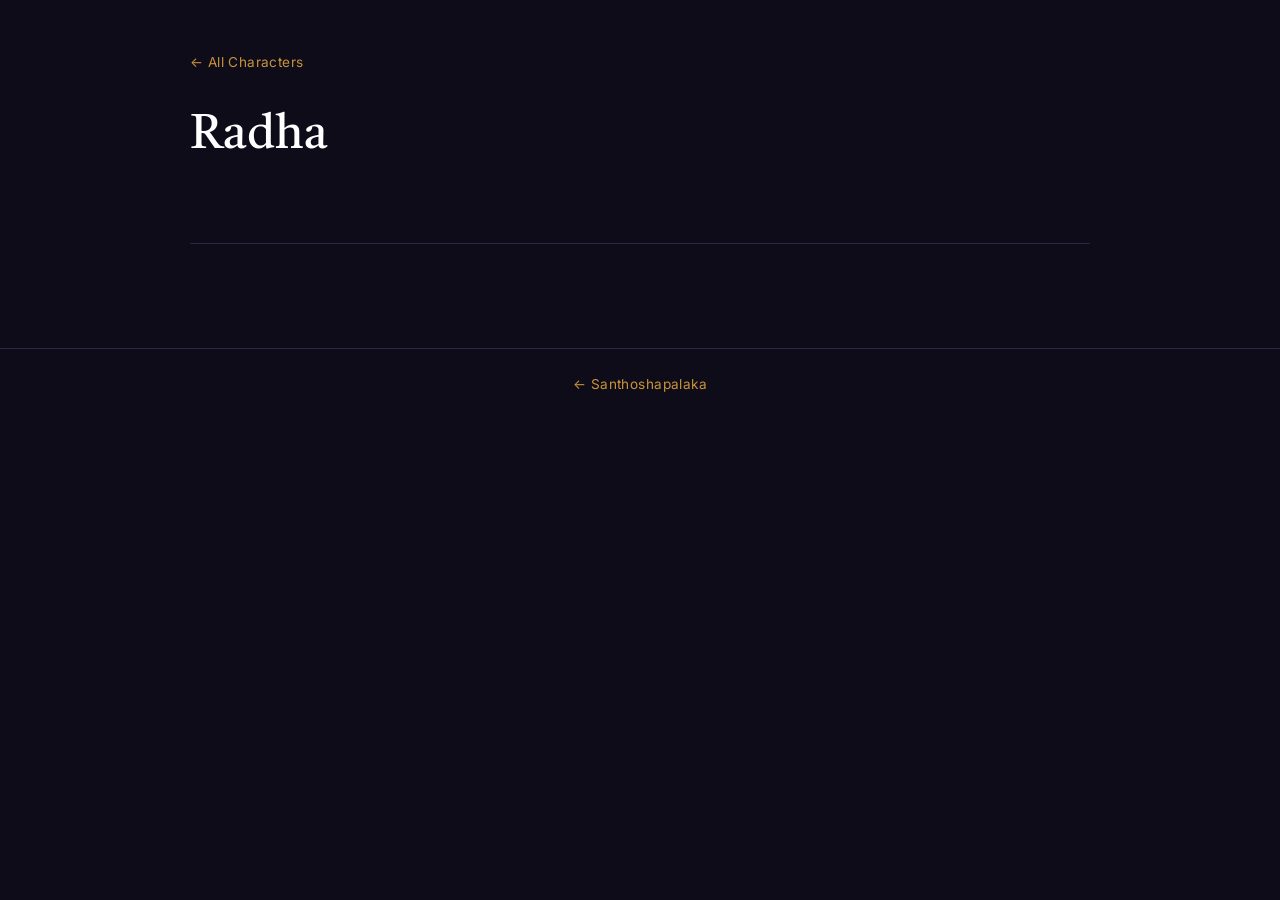
==== characters/radha.html @ 27aec4c8 "Jaya Garuda Suparna: First set of Uplloads" ====
<!DOCTYPE html>
<html lang="en">
<head>
  <meta charset="UTF-8" />
  <meta name="viewport" content="width=device-width, initial-scale=1.0" />
  <title>Radha · Santhoshapalaka</title>
  <link rel="preconnect" href="https://fonts.googleapis.com" />
  <link href="https://fonts.googleapis.com/css2?family=Tiro+Devanagari+Sanskrit:ital@0;1&family=Inter:wght@400;500&display=swap" rel="stylesheet" />
  <link rel="stylesheet" href="../style.css" />
</head>
<body>
  <main class="container">
    <header class="char-header">
      <a class="back-link" href="../index.html">← All Characters</a>
      <h1>Radha</h1>
      <p class="char-tagline">&nbsp;</p>
    </header>
    <div class="char-body">
      <!-- Add content here -->
    </div>
  </main>
  <footer class="site-footer">
    <div class="container">
      <p><a class="back-link" href="../index.html">← Santhoshapalaka</a></p>
    </div>
  </footer>
</body>
</html>
---- style.css ----
/* ── Tokens ───────────────────────────────────── */
:root {
  --bg:        #0f0c1a;
  --surface:   #1a1528;
  --border:    #2e2545;
  --accent:    #c8933a;
  --accent2:   #7b5ea7;
  --text:      #e8e0d4;
  --muted:     #8a7f9a;
  --font-sans: 'Inter', system-ui, sans-serif;
  --font-serif:'Tiro Devanagari Sanskrit', Georgia, serif;
  --max:       900px;
}

/* ── Reset ────────────────────────────────────── */
*, *::before, *::after { box-sizing: border-box; margin: 0; padding: 0; }
html { scroll-behavior: smooth; }

body {
  background: var(--bg);
  color: var(--text);
  font-family: var(--font-sans);
  font-size: 1rem;
  line-height: 1.65;
  min-height: 100vh;
}

/* ── Layout ───────────────────────────────────── */
.container {
  width: min(var(--max), 100% - 2.5rem);
  margin-inline: auto;
}

/* ── Header ───────────────────────────────────── */
.site-header {
  border-bottom: 1px solid var(--border);
  padding: 3.5rem 0 2.5rem;
  text-align: center;
}

.site-eyebrow {
  font-family: var(--font-serif);
  font-size: 1.25rem;
  color: var(--accent);
  letter-spacing: 0.04em;
  margin-bottom: 0.5rem;
}

.site-title {
  font-family: var(--font-serif);
  font-size: clamp(2rem, 5vw, 3.2rem);
  font-weight: 400;
  color: #fff;
  margin-bottom: 0.75rem;
}

.site-sub {
  color: var(--muted);
  max-width: 52ch;
  margin-inline: auto;
}

/* ── Character grid ───────────────────────────── */
.grid {
  display: grid;
  grid-template-columns: repeat(auto-fill, minmax(200px, 1fr));
  gap: 1.25rem;
  padding: 3rem 0;
}

.card {
  display: block;
  background: var(--surface);
  border: 1px solid var(--border);
  border-radius: 10px;
  padding: 1.75rem 1.5rem;
  text-decoration: none;
  color: var(--text);
  transition: border-color .2s, transform .2s;
}
.card:hover {
  border-color: var(--accent);
  transform: translateY(-3px);
}
.card-symbol {
  display: block;
  font-size: 1.8rem;
  margin-bottom: 1rem;
}
.card h2 {
  font-family: var(--font-serif);
  font-size: 1.3rem;
  font-weight: 400;
  color: #fff;
  margin-bottom: 0.4rem;
}
.card p {
  font-size: 0.88rem;
  color: var(--muted);
  line-height: 1.5;
}

/* ── Character page ───────────────────────────── */
.char-header {
  padding: 3rem 0 2rem;
  border-bottom: 1px solid var(--border);
}
.back-link {
  display: inline-block;
  color: var(--accent);
  text-decoration: none;
  font-size: 0.85rem;
  margin-bottom: 1.5rem;
  letter-spacing: 0.03em;
}
.back-link:hover { text-decoration: underline; }

.char-symbol {
  font-size: 2.5rem;
  margin-bottom: 0.75rem;
  display: block;
}
.char-header h1 {
  font-family: var(--font-serif);
  font-size: clamp(2rem, 5vw, 3rem);
  font-weight: 400;
  color: #fff;
  margin-bottom: 0.5rem;
}
.char-tagline {
  color: var(--muted);
  max-width: 58ch;
}

/* ── Sections ─────────────────────────────────── */
.char-body {
  padding: 2.5rem 0 4rem;
  display: flex;
  flex-direction: column;
  gap: 2.5rem;
}

.section-label {
  font-size: 0.75rem;
  letter-spacing: 0.1em;
  color: var(--accent2);
  text-transform: uppercase;
  margin-bottom: 0.75rem;
}

.section-label + p,
.section-label + ul {
  max-width: 66ch;
}

ul.points {
  list-style: none;
  display: flex;
  flex-direction: column;
  gap: 0.6rem;
}
ul.points li {
  padding-left: 1.2rem;
  position: relative;
  color: var(--text);
}
ul.points li::before {
  content: '—';
  position: absolute;
  left: 0;
  color: var(--accent);
}

/* ── Shloka block ─────────────────────────────── */
.shloka-list {
  display: flex;
  flex-direction: column;
  gap: 1.5rem;
}
.shloka {
  background: var(--surface);
  border-left: 3px solid var(--accent);
  border-radius: 0 8px 8px 0;
  padding: 1.25rem 1.5rem;
  max-width: 68ch;
}
.shloka .devanagari {
  font-family: var(--font-serif);
  font-size: 1.15rem;
  line-height: 1.9;
  color: #fff;
  margin-bottom: 0.75rem;
}
.shloka .transliteration {
  font-style: italic;
  color: var(--accent);
  font-size: 0.9rem;
  margin-bottom: 0.5rem;
}
.shloka .meaning {
  font-size: 0.88rem;
  color: var(--muted);
}

/* ── Mangalacharanam block ────────────────────── */
.mangalacharanam {
  font-family: var(--font-serif);
  font-size: 1rem;
  line-height: 2.1;
  color: var(--accent);
  margin-bottom: 2rem;
  text-align: center;
}
.mangalacharanam p { margin: 0; }

/* ── About section ────────────────────────────── */
.about-section {
  border-left: 3px solid var(--accent2);
  background: var(--surface);
  border-radius: 0 8px 8px 0;
  padding: 1.4rem 1.6rem;
  margin: 2.5rem 0 2rem;
}
.about-text {
  font-size: 0.95rem;
  line-height: 1.8;
  color: var(--text);
  max-width: 72ch;
}
.inline-link {
  color: var(--accent);
  text-decoration: underline;
  text-underline-offset: 3px;
}
.inline-link:hover { color: #fff; }

/* ── Pages list ───────────────────────────────── */
.pages-section {
  padding-bottom: 4rem;
}
.pages-heading {
  font-family: var(--font-serif);
  font-size: 1.1rem;
  font-weight: 400;
  color: var(--muted);
  letter-spacing: 0.08em;
  margin-bottom: 1rem;
  padding-bottom: 0.5rem;
  border-bottom: 1px solid var(--border);
}
.alpha-group {
  display: flex;
  gap: 1.5rem;
  align-items: baseline;
  border-bottom: 1px solid var(--border);
  padding: 0.6rem 0;
}

.alpha-letter {
  font-family: var(--font-serif);
  font-size: 1.6rem;
  font-weight: 400;
  color: var(--accent);
  min-width: 2rem;
  line-height: 1;
  flex-shrink: 0;
}

.pages-list {
  list-style: none;
  display: flex;
  flex-wrap: wrap;
  gap: 0.25rem 0;
  flex-direction: column;
}
.pages-list li a {
  display: inline-block;
  padding: 0.3rem 0.5rem;
  color: var(--text);
  text-decoration: none;
  font-size: 0.95rem;
  border-radius: 4px;
  transition: color .15s, background .15s;
}
.pages-list li a:hover {
  color: var(--accent);
  background: var(--surface);
}

/* ── Footer ───────────────────────────────────── */
.site-footer {
  border-top: 1px solid var(--border);
  padding: 1.5rem 0;
  text-align: center;
  font-size: 0.82rem;
  color: var(--muted);
}
.site-footer code {
  background: var(--surface);
  border: 1px solid var(--border);
  border-radius: 4px;
  padding: 0.1em 0.4em;
  font-size: 0.8rem;
  color: var(--accent);
}
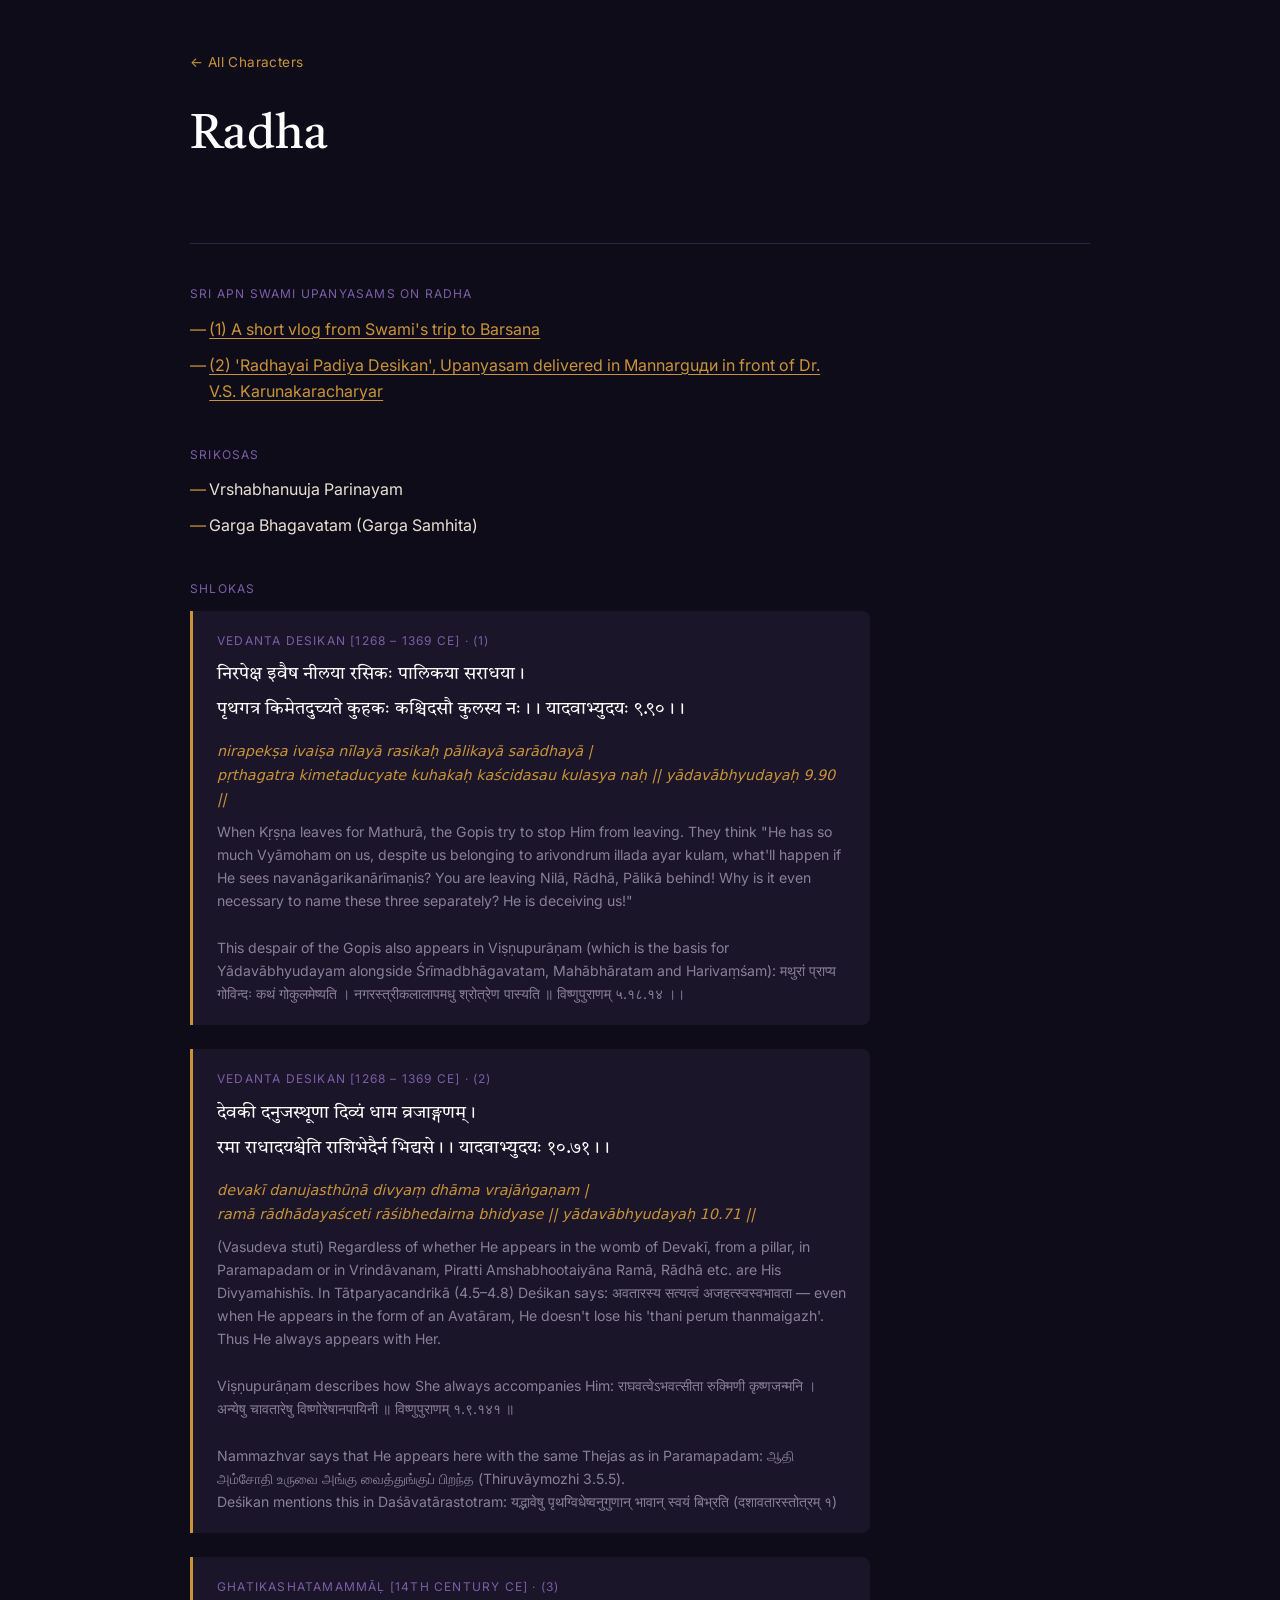
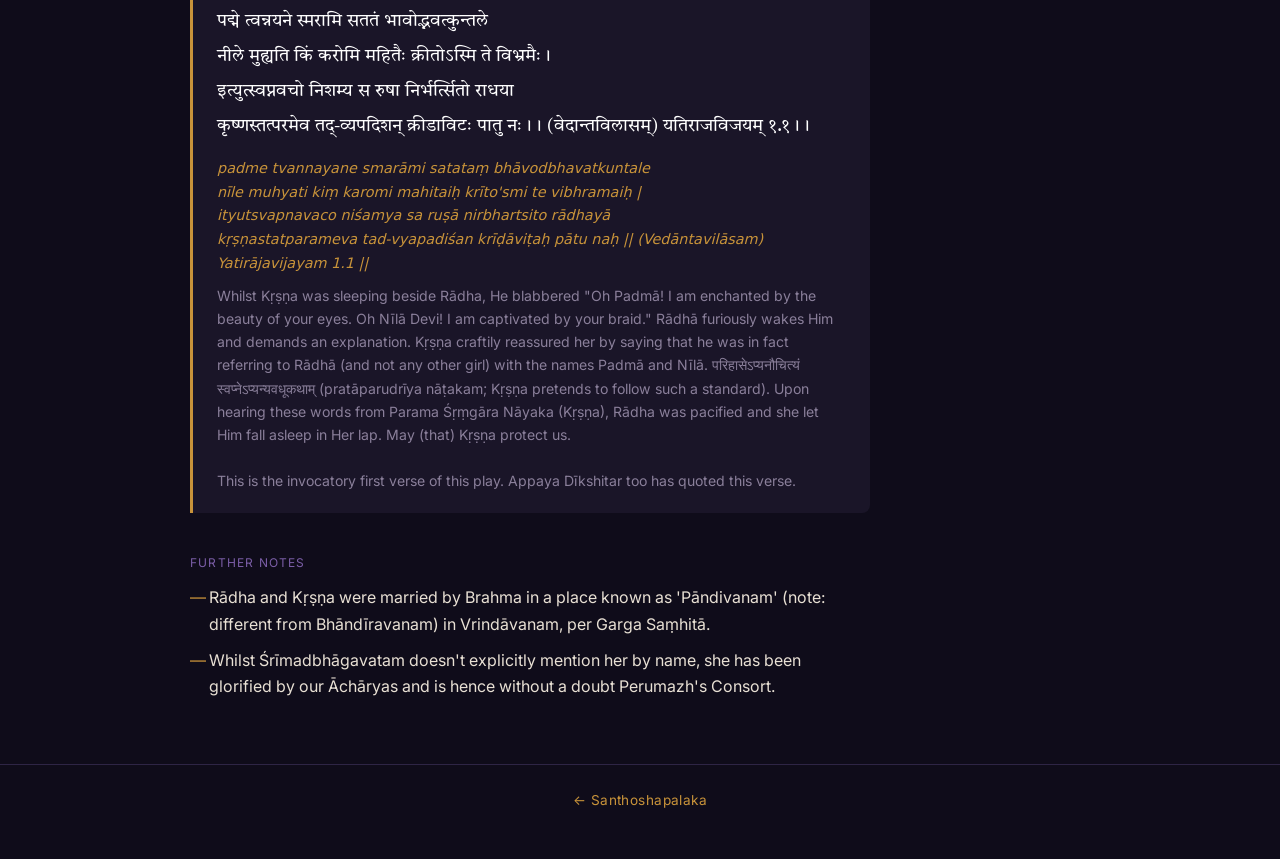
==== commit 6008365d: "Jaya Garuda Suparna Update radha.html added content" ====
--- a/characters/radha.html
+++ b/characters/radha.html
@@ -16,7 +16,57 @@
       <p class="char-tagline">&nbsp;</p>
     </header>
     <div class="char-body">
-      <!-- Add content here -->
+            <section>
+        <p class="section-label">Sri APN Swami Upanyasams on Radha</p>
+        <ul class="points">
+          <li><a href="https://youtu.be/nr-trlc4yMg?si=d-yq3miMCXzphqVF" target="_blank" rel="noopener" class="inline-link">(1) A short vlog from Swami's trip to Barsana</a></li>
+          <li><a href="https://youtu.be/2FraQVCN67s?si=JPBQKI8BaWYE865y" target="_blank" rel="noopener" class="inline-link">(2) 'Radhayai Padiya Desikan', Upanyasam delivered in Mannarguди in front of Dr. V.S. Karunakaracharyar</a></li>
+        </ul>
+      </section>
+
+      <section>
+        <p class="section-label">Srikosas</p>
+        <ul class="points">
+          <li>Vrshabhanuuja Parinayam</li>
+          <li>Garga Bhagavatam (Garga Samhita)</li>
+        </ul>
+      </section>
+
+      <section>
+        <p class="section-label">Shlokas</p>
+        <div class="shloka-list">
+
+          <div class="shloka">
+            <p class="section-label" style="margin-bottom:0.5rem;">Vedanta Desikan [1268 – 1369 CE] · (1)</p>
+            <p class="devanagari">निरपेक्ष इवैष नीलया रसिकः पालिकया सराधया ।<br>पृथगत्र किमेतदुच्यते कुहकः कश्चिदसौ कुलस्य नः ।। यादवाभ्युदयः ९.९० ।।</p>
+            <p class="transliteration">nirapekṣa ivaiṣa nīlayā rasikaḥ pālikayā sarādhayā |<br>pṛthagatra kimetaducyate kuhakaḥ kaścidasau kulasya naḥ || yādavābhyudayaḥ 9.90 ||</p>
+            <p class="meaning">When Kṛṣṇa leaves for Mathurā, the Gopis try to stop Him from leaving. They think "He has so much Vyāmoham on us, despite us belonging to arivondrum illada ayar kulam, what'll happen if He sees navanāgarikanārīmaṇis? You are leaving Nilā, Rādhā, Pālikā behind! Why is it even necessary to name these three separately? He is deceiving us!"<br><br>This despair of the Gopis also appears in Viṣṇupurāṇam (which is the basis for Yādavābhyudayam alongside Śrīmadbhāgavatam, Mahābhāratam and Harivaṃśam): मथुरां प्राप्य गोविन्दः कथं गोकुलमेष्यति । नगरस्त्रीकलालापमधु श्रोत्रेण पास्यति ॥ विष्णुपुराणम् ५.१८.१४ ।।</p>
+          </div>
+
+          <div class="shloka">
+            <p class="section-label" style="margin-bottom:0.5rem;">Vedanta Desikan [1268 – 1369 CE] · (2)</p>
+            <p class="devanagari">देवकी दनुजस्थूणा दिव्यं धाम व्रजाङ्गणम् ।<br>रमा राधादयश्चेति राशिभेदैर्न भिद्यसे ।। यादवाभ्युदयः १०.७१ ।।</p>
+            <p class="transliteration">devakī danujasthūṇā divyaṃ dhāma vrajāṅgaṇam |<br>ramā rādhādayaśceti rāśibhedairna bhidyase || yādavābhyudayaḥ 10.71 ||</p>
+            <p class="meaning">(Vasudeva stuti) Regardless of whether He appears in the womb of Devakī, from a pillar, in Paramapadam or in Vrindāvanam, Piratti Amshabhootaiyāna Ramā, Rādhā etc. are His Divyamahishīs. In Tātparyacandrikā (4.5–4.8) Deśikan says: अवतारस्य सत्यत्वं अजहत्स्वस्वभावता — even when He appears in the form of an Avatāram, He doesn't lose his 'thani perum thanmaigazh'. Thus He always appears with Her.<br><br>Viṣṇupurāṇam describes how She always accompanies Him: राघवत्वेऽभवत्सीता रुक्मिणी कृष्णजन्मनि । अन्येषु चावतारेषु विष्णोरेषानपायिनी ॥ विष्णुपुराणम् १.९.१४१ ॥<br><br>Nammazhvar says that He appears here with the same Thejas as in Paramapadam: ஆதி அம்சோதி உருவை அங்கு வைத்துங்குப் பிறந்த (Thiruvāymozhi 3.5.5).<br>Deśikan mentions this in Daśāvatārastotram: यद्भावेषु पृथग्विधेष्वनुगुणान् भावान् स्वयं बिभ्रति (दशावतारस्तोत्रम् १)</p>
+          </div>
+
+          <div class="shloka">
+            <p class="section-label" style="margin-bottom:0.5rem;">Ghatikashatamammāḷ [14th Century CE] · (3)</p>
+            <p class="devanagari">पद्मे त्वन्नयने स्मरामि सततं भावोद्भवत्कुन्तले<br>नीले मुह्यति किं करोमि महितैः क्रीतोऽस्मि ते विभ्रमैः ।<br>इत्युत्स्वप्नवचो निशम्य स रुषा निर्भर्त्सितो राधया<br>कृष्णस्तत्परमेव तद्-व्यपदिशन् क्रीडाविटः पातु नः ।। (वेदान्तविलासम्) यतिराजविजयम् १.१ ।।</p>
+            <p class="transliteration">padme tvannayane smarāmi satataṃ bhāvodbhavatkuntale<br>nīle muhyati kiṃ karomi mahitaiḥ krīto'smi te vibhramaiḥ |<br>ityutsvapnavaco niśamya sa ruṣā nirbhartsito rādhayā<br>kṛṣṇastatparameva tad-vyapadiśan krīḍāviṭaḥ pātu naḥ || (Vedāntavilāsam) Yatirājavijayam 1.1 ||</p>
+            <p class="meaning">Whilst Kṛṣṇa was sleeping beside Rādha, He blabbered "Oh Padmā! I am enchanted by the beauty of your eyes. Oh Nīlā Devi! I am captivated by your braid." Rādhā furiously wakes Him and demands an explanation. Kṛṣṇa craftily reassured her by saying that he was in fact referring to Rādhā (and not any other girl) with the names Padmā and Nīlā. परिहासेऽप्यनौचित्यं स्वप्नेऽप्यन्यवधूकथाम् (pratāparudrīya nāṭakam; Kṛṣṇa pretends to follow such a standard). Upon hearing these words from Parama Śṛṃgāra Nāyaka (Kṛṣṇa), Rādha was pacified and she let Him fall asleep in Her lap. May (that) Kṛṣṇa protect us.<br><br>This is the invocatory first verse of this play. Appaya Dīkshitar too has quoted this verse.</p>
+          </div>
+
+        </div>
+      </section>
+
+      <section>
+        <p class="section-label">Further Notes</p>
+        <ul class="points">
+          <li>Rādha and Kṛṣṇa were married by Brahma in a place known as 'Pāndivanam' (note: different from Bhāndīravanam) in Vrindāvanam, per Garga Saṃhitā.</li>
+          <li>Whilst Śrīmadbhāgavatam doesn't explicitly mention her by name, she has been glorified by our Āchāryas and is hence without a doubt Perumazh's Consort.</li>
+        </ul>
+      </section>
     </div>
   </main>
   <footer class="site-footer">
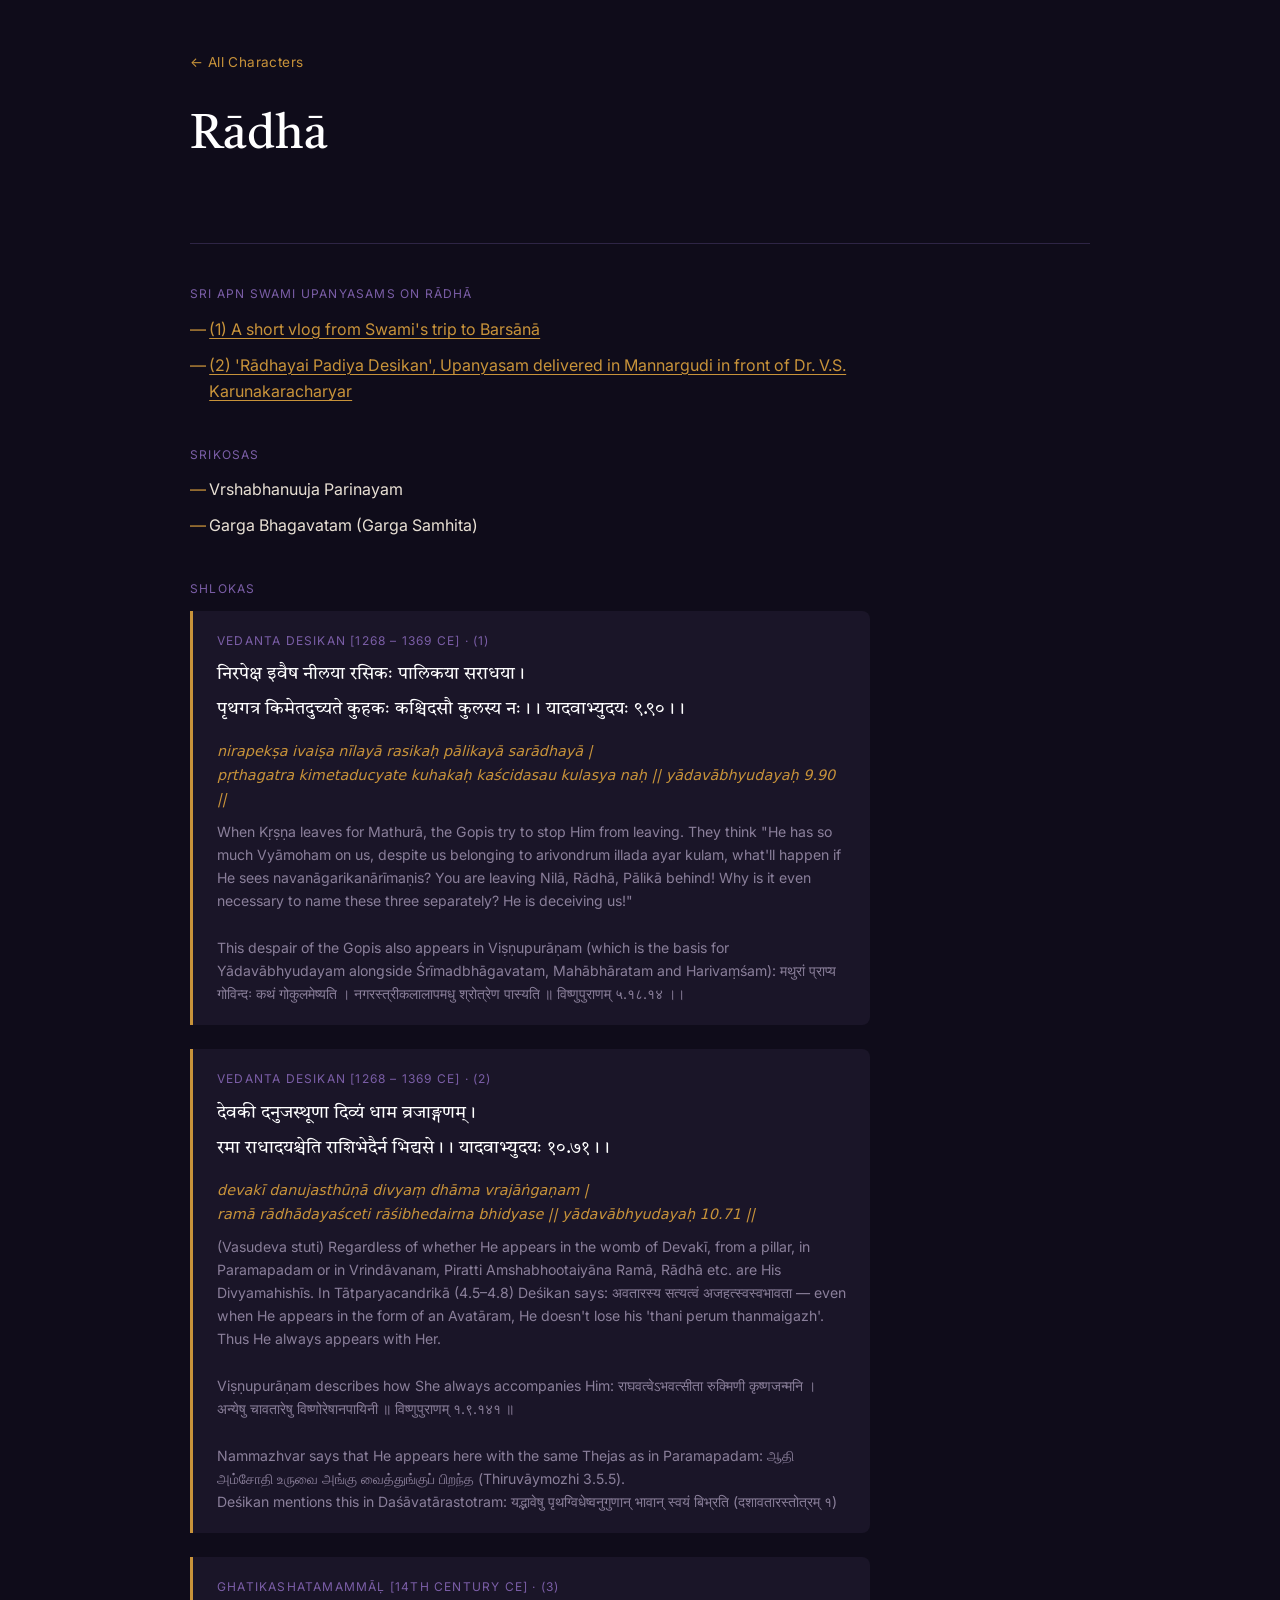
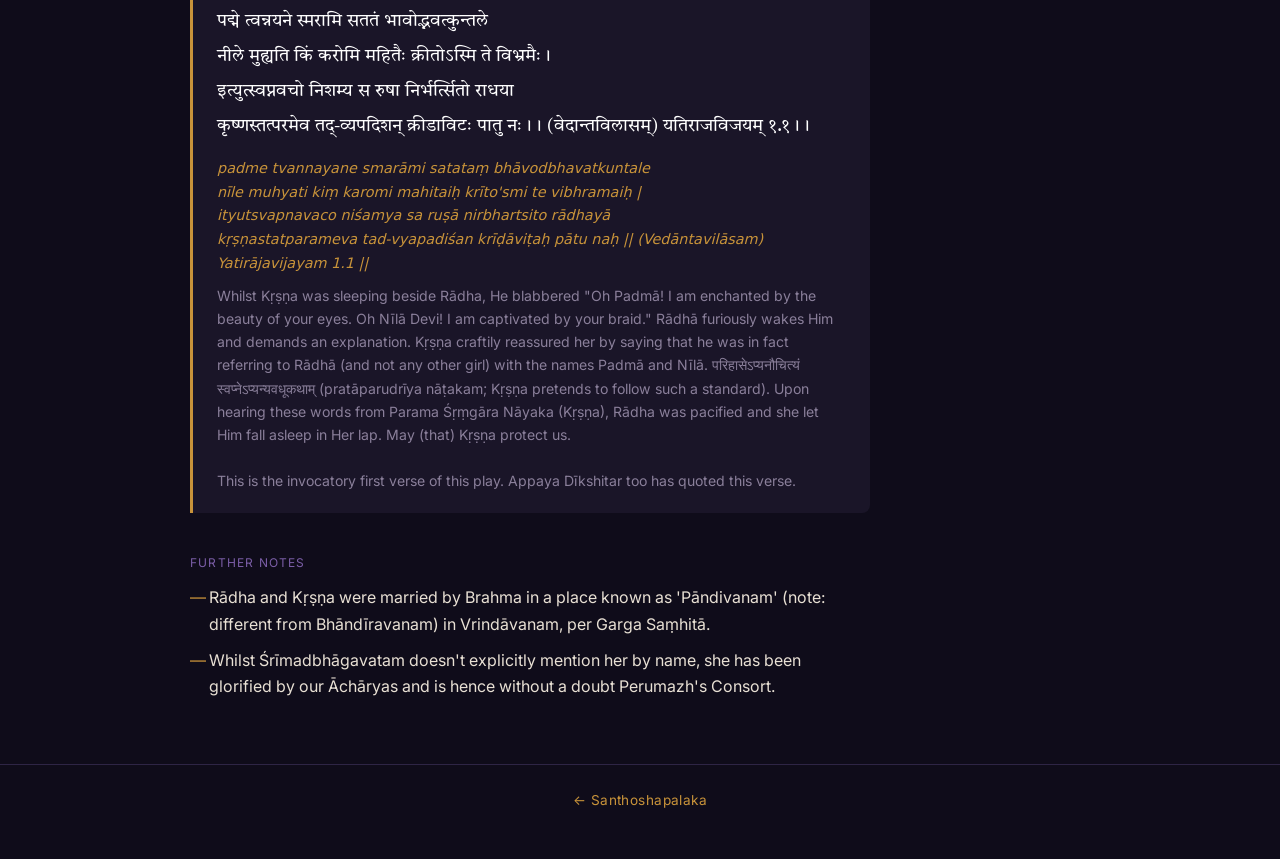
==== commit 15d386a0: "Update radha.html" ====
--- a/characters/radha.html
+++ b/characters/radha.html
@@ -3,7 +3,7 @@
 <head>
   <meta charset="UTF-8" />
   <meta name="viewport" content="width=device-width, initial-scale=1.0" />
-  <title>Radha · Santhoshapalaka</title>
+  <title>Rādhā · Santhoshapalaka</title>
   <link rel="preconnect" href="https://fonts.googleapis.com" />
   <link href="https://fonts.googleapis.com/css2?family=Tiro+Devanagari+Sanskrit:ital@0;1&family=Inter:wght@400;500&display=swap" rel="stylesheet" />
   <link rel="stylesheet" href="../style.css" />
@@ -12,15 +12,15 @@
   <main class="container">
     <header class="char-header">
       <a class="back-link" href="../index.html">← All Characters</a>
-      <h1>Radha</h1>
+      <h1>Rādhā</h1>
       <p class="char-tagline">&nbsp;</p>
     </header>
     <div class="char-body">
             <section>
-        <p class="section-label">Sri APN Swami Upanyasams on Radha</p>
+        <p class="section-label">Sri APN Swami Upanyasams on Rādhā</p>
         <ul class="points">
-          <li><a href="https://youtu.be/nr-trlc4yMg?si=d-yq3miMCXzphqVF" target="_blank" rel="noopener" class="inline-link">(1) A short vlog from Swami's trip to Barsana</a></li>
-          <li><a href="https://youtu.be/2FraQVCN67s?si=JPBQKI8BaWYE865y" target="_blank" rel="noopener" class="inline-link">(2) 'Radhayai Padiya Desikan', Upanyasam delivered in Mannarguди in front of Dr. V.S. Karunakaracharyar</a></li>
+          <li><a href="https://youtu.be/nr-trlc4yMg?si=d-yq3miMCXzphqVF" target="_blank" rel="noopener" class="inline-link">(1) A short vlog from Swami's trip to Barsānā</a></li>
+          <li><a href="https://youtu.be/2FraQVCN67s?si=JPBQKI8BaWYE865y" target="_blank" rel="noopener" class="inline-link">(2) 'Rādhayai Padiya Desikan', Upanyasam delivered in Mannargudi in front of Dr. V.S. Karunakaracharyar</a></li>
         </ul>
       </section>
 
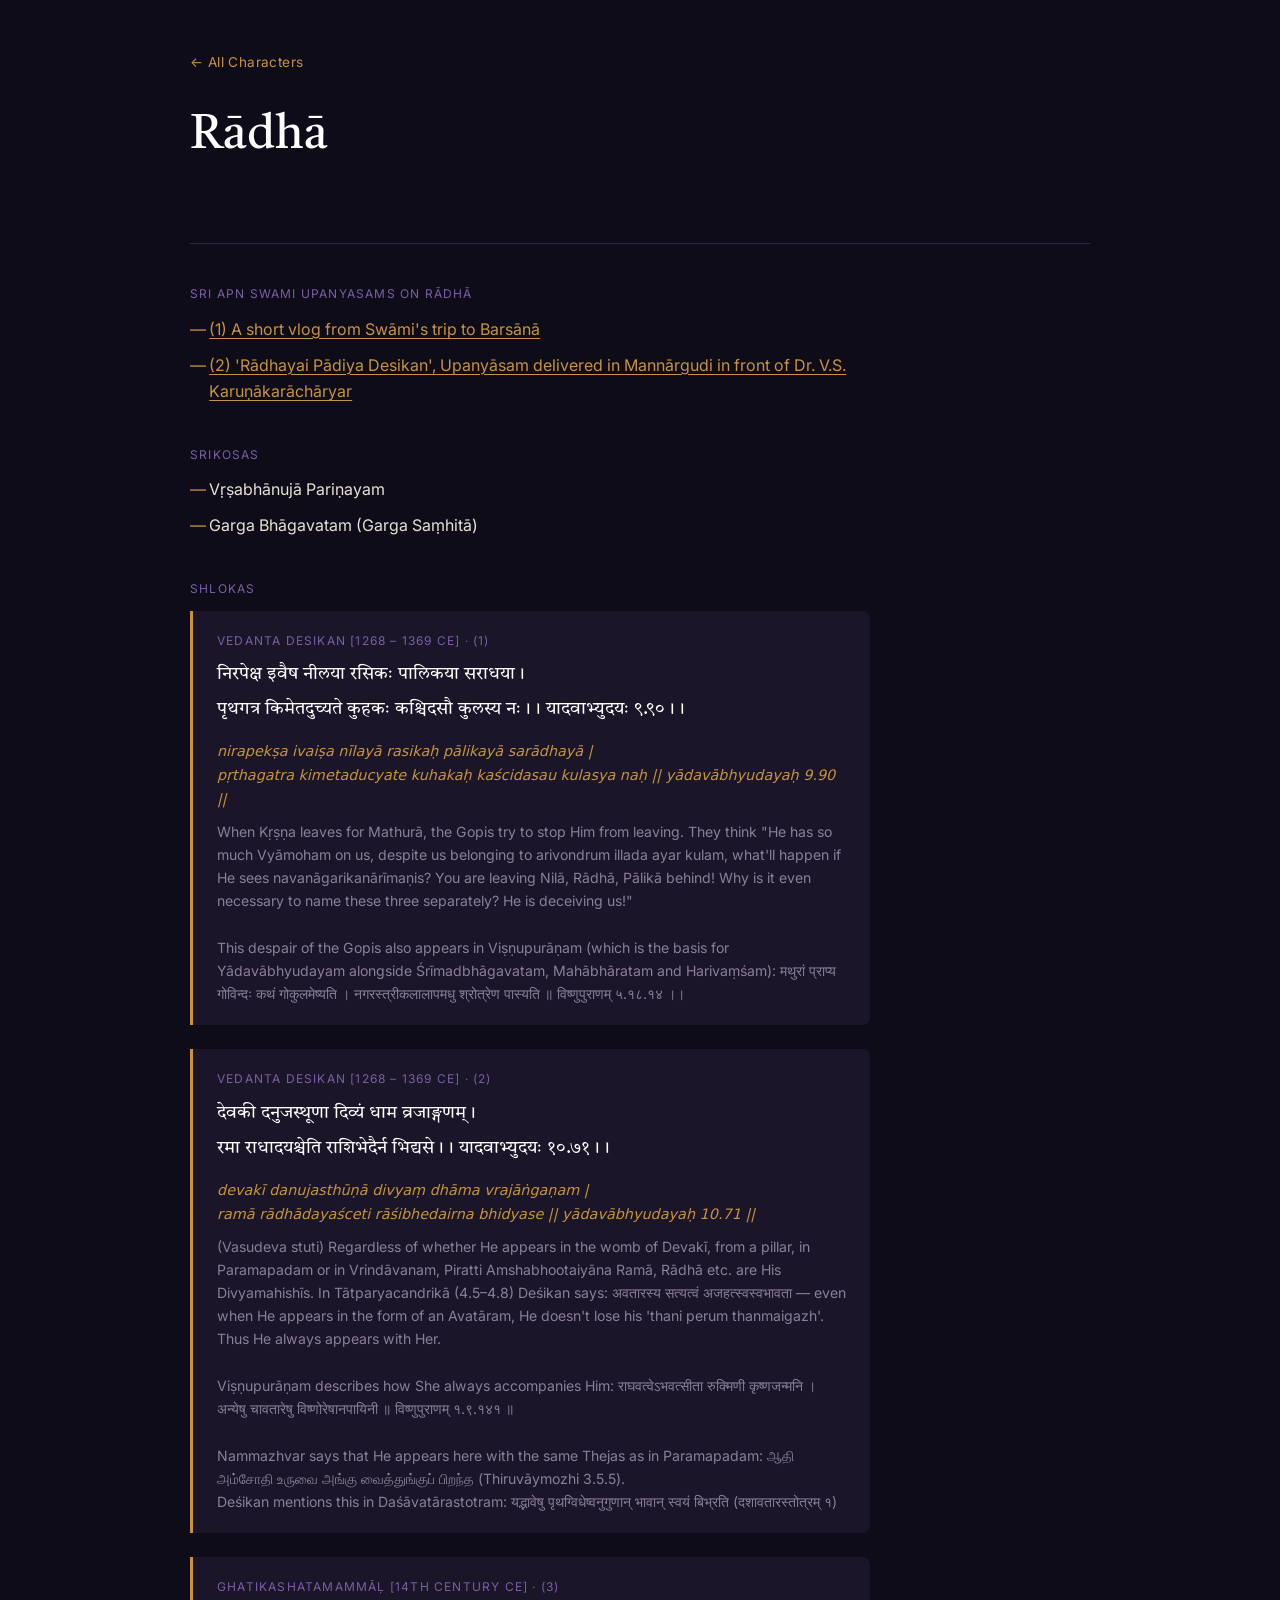
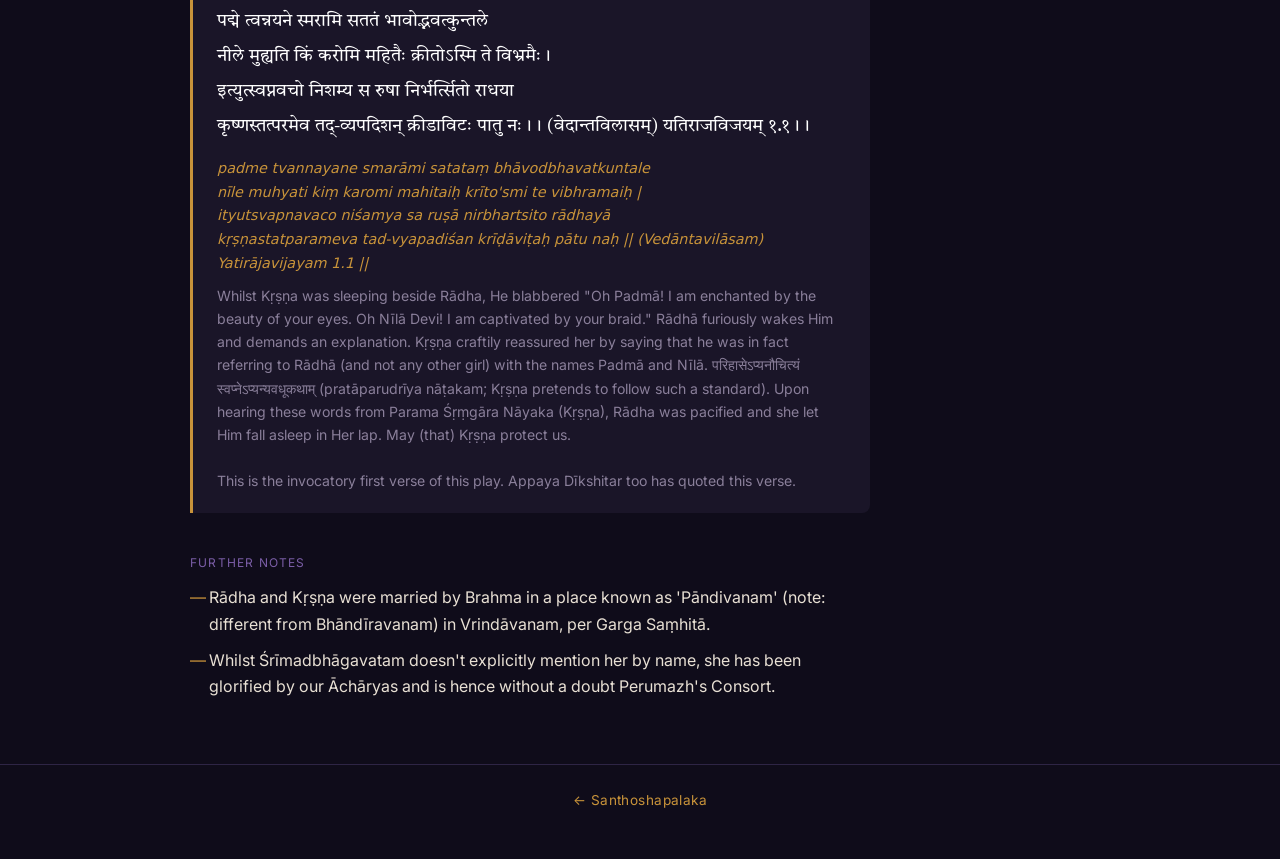
==== commit ffd37773: "Update radha.html" ====
--- a/characters/radha.html
+++ b/characters/radha.html
@@ -19,16 +19,16 @@
             <section>
         <p class="section-label">Sri APN Swami Upanyasams on Rādhā</p>
         <ul class="points">
-          <li><a href="https://youtu.be/nr-trlc4yMg?si=d-yq3miMCXzphqVF" target="_blank" rel="noopener" class="inline-link">(1) A short vlog from Swami's trip to Barsānā</a></li>
-          <li><a href="https://youtu.be/2FraQVCN67s?si=JPBQKI8BaWYE865y" target="_blank" rel="noopener" class="inline-link">(2) 'Rādhayai Padiya Desikan', Upanyasam delivered in Mannargudi in front of Dr. V.S. Karunakaracharyar</a></li>
+          <li><a href="https://youtu.be/nr-trlc4yMg?si=d-yq3miMCXzphqVF" target="_blank" rel="noopener" class="inline-link">(1) A short vlog from Swāmi's trip to Barsānā</a></li>
+          <li><a href="https://youtu.be/2FraQVCN67s?si=JPBQKI8BaWYE865y" target="_blank" rel="noopener" class="inline-link">(2) 'Rādhayai Pādiya Desikan', Upanyāsam delivered in Mannārgudi in front of Dr. V.S. Karuṇākarāchāryar</a></li>
         </ul>
       </section>
 
       <section>
         <p class="section-label">Srikosas</p>
         <ul class="points">
-          <li>Vrshabhanuuja Parinayam</li>
-          <li>Garga Bhagavatam (Garga Samhita)</li>
+          <li>Vṛṣabhānujā Pariṇayam</li>
+          <li> Garga Bhāgavatam (Garga Saṃhitā)</li>
         </ul>
       </section>
 
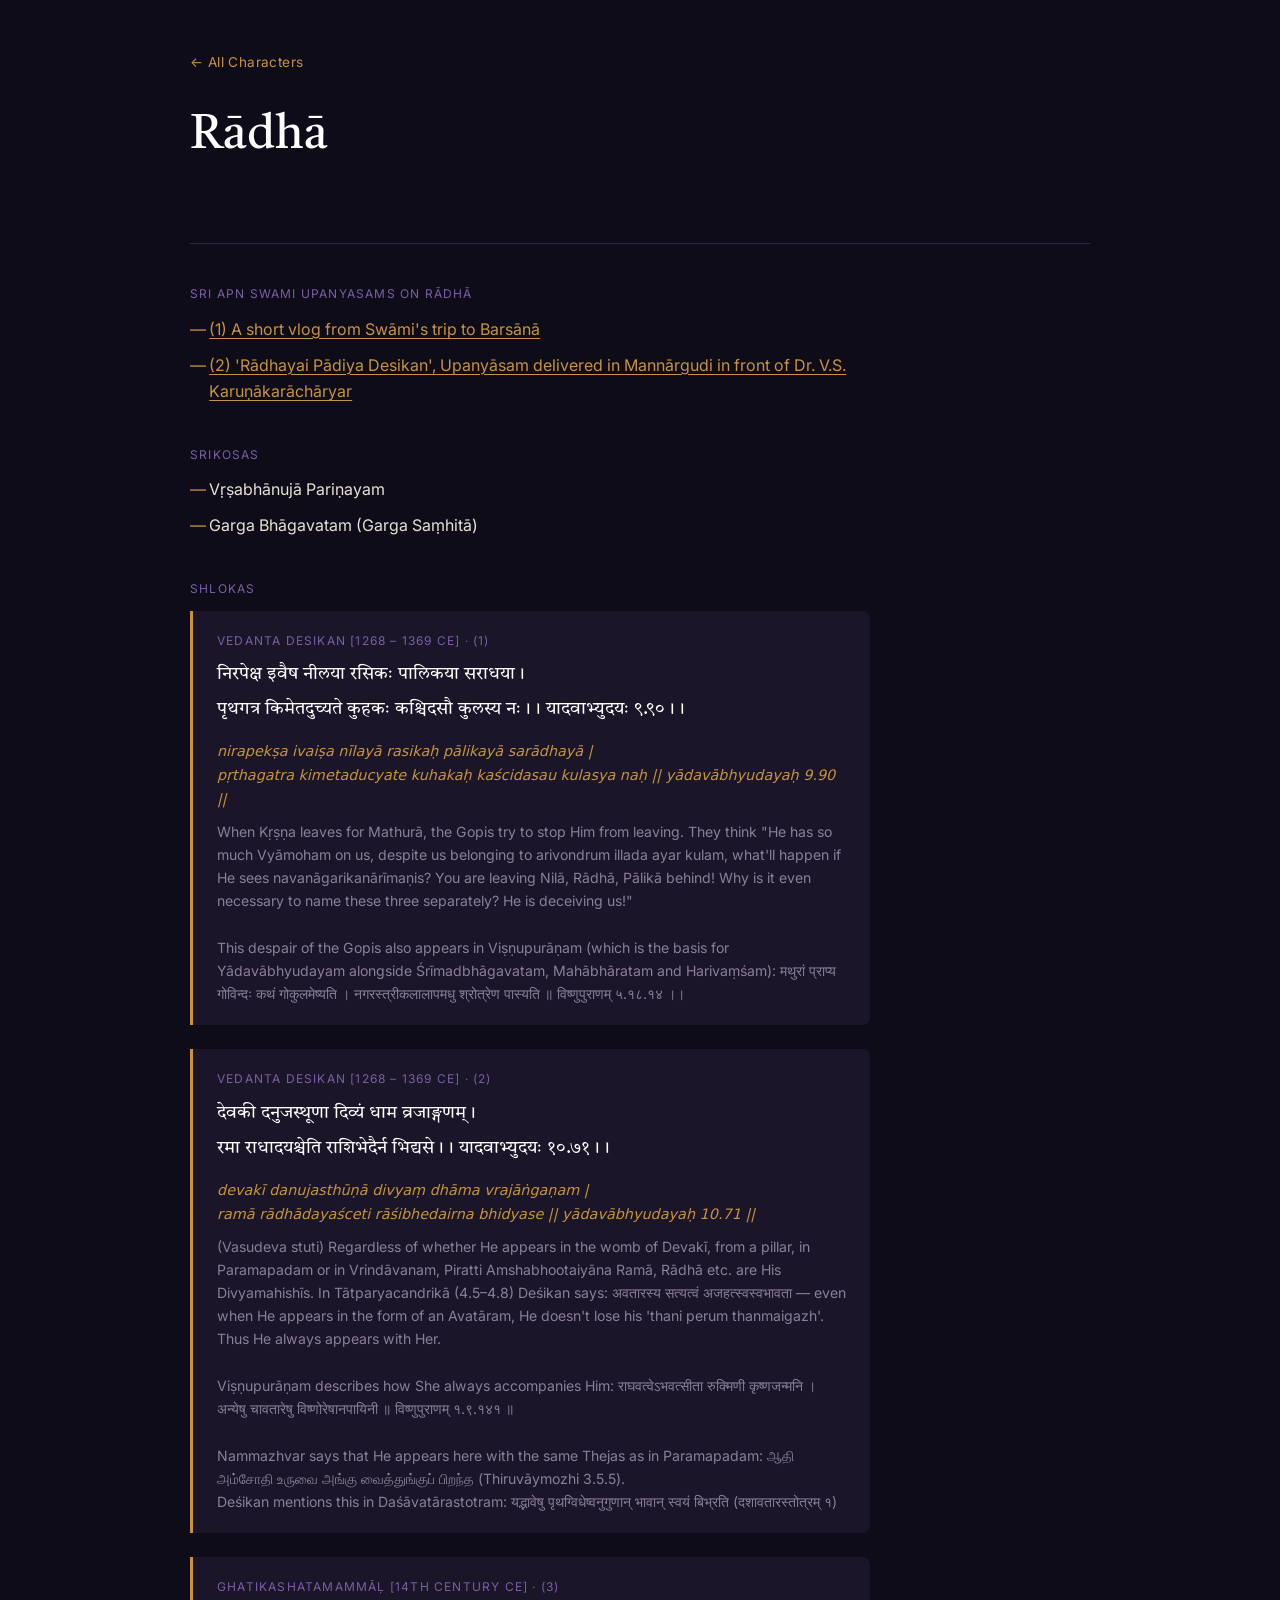
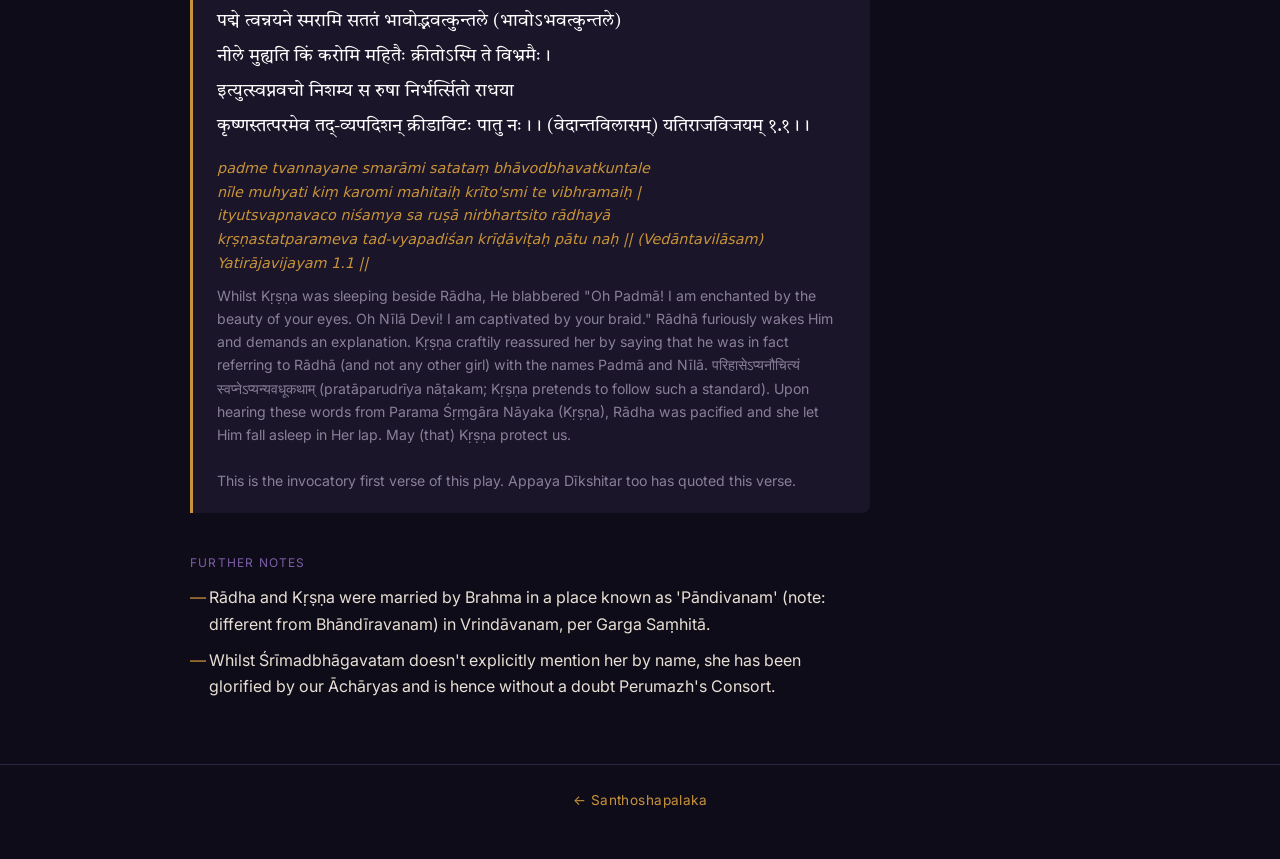
==== commit 429ff4f3: "Update radha.html" ====
--- a/characters/radha.html
+++ b/characters/radha.html
@@ -52,7 +52,7 @@
 
           <div class="shloka">
             <p class="section-label" style="margin-bottom:0.5rem;">Ghatikashatamammāḷ [14th Century CE] · (3)</p>
-            <p class="devanagari">पद्मे त्वन्नयने स्मरामि सततं भावोद्भवत्कुन्तले<br>नीले मुह्यति किं करोमि महितैः क्रीतोऽस्मि ते विभ्रमैः ।<br>इत्युत्स्वप्नवचो निशम्य स रुषा निर्भर्त्सितो राधया<br>कृष्णस्तत्परमेव तद्-व्यपदिशन् क्रीडाविटः पातु नः ।। (वेदान्तविलासम्) यतिराजविजयम् १.१ ।।</p>
+            <p class="devanagari">पद्मे त्वन्नयने स्मरामि सततं भावोद्भवत्कुन्तले (भावोऽभवत्कुन्तले)<br>नीले मुह्यति किं करोमि महितैः क्रीतोऽस्मि ते विभ्रमैः ।<br>इत्युत्स्वप्नवचो निशम्य स रुषा निर्भर्त्सितो राधया<br>कृष्णस्तत्परमेव तद्-व्यपदिशन् क्रीडाविटः पातु नः ।। (वेदान्तविलासम्) यतिराजविजयम् १.१ ।।</p>
             <p class="transliteration">padme tvannayane smarāmi satataṃ bhāvodbhavatkuntale<br>nīle muhyati kiṃ karomi mahitaiḥ krīto'smi te vibhramaiḥ |<br>ityutsvapnavaco niśamya sa ruṣā nirbhartsito rādhayā<br>kṛṣṇastatparameva tad-vyapadiśan krīḍāviṭaḥ pātu naḥ || (Vedāntavilāsam) Yatirājavijayam 1.1 ||</p>
             <p class="meaning">Whilst Kṛṣṇa was sleeping beside Rādha, He blabbered "Oh Padmā! I am enchanted by the beauty of your eyes. Oh Nīlā Devi! I am captivated by your braid." Rādhā furiously wakes Him and demands an explanation. Kṛṣṇa craftily reassured her by saying that he was in fact referring to Rādhā (and not any other girl) with the names Padmā and Nīlā. परिहासेऽप्यनौचित्यं स्वप्नेऽप्यन्यवधूकथाम् (pratāparudrīya nāṭakam; Kṛṣṇa pretends to follow such a standard). Upon hearing these words from Parama Śṛṃgāra Nāyaka (Kṛṣṇa), Rādha was pacified and she let Him fall asleep in Her lap. May (that) Kṛṣṇa protect us.<br><br>This is the invocatory first verse of this play. Appaya Dīkshitar too has quoted this verse.</p>
           </div>
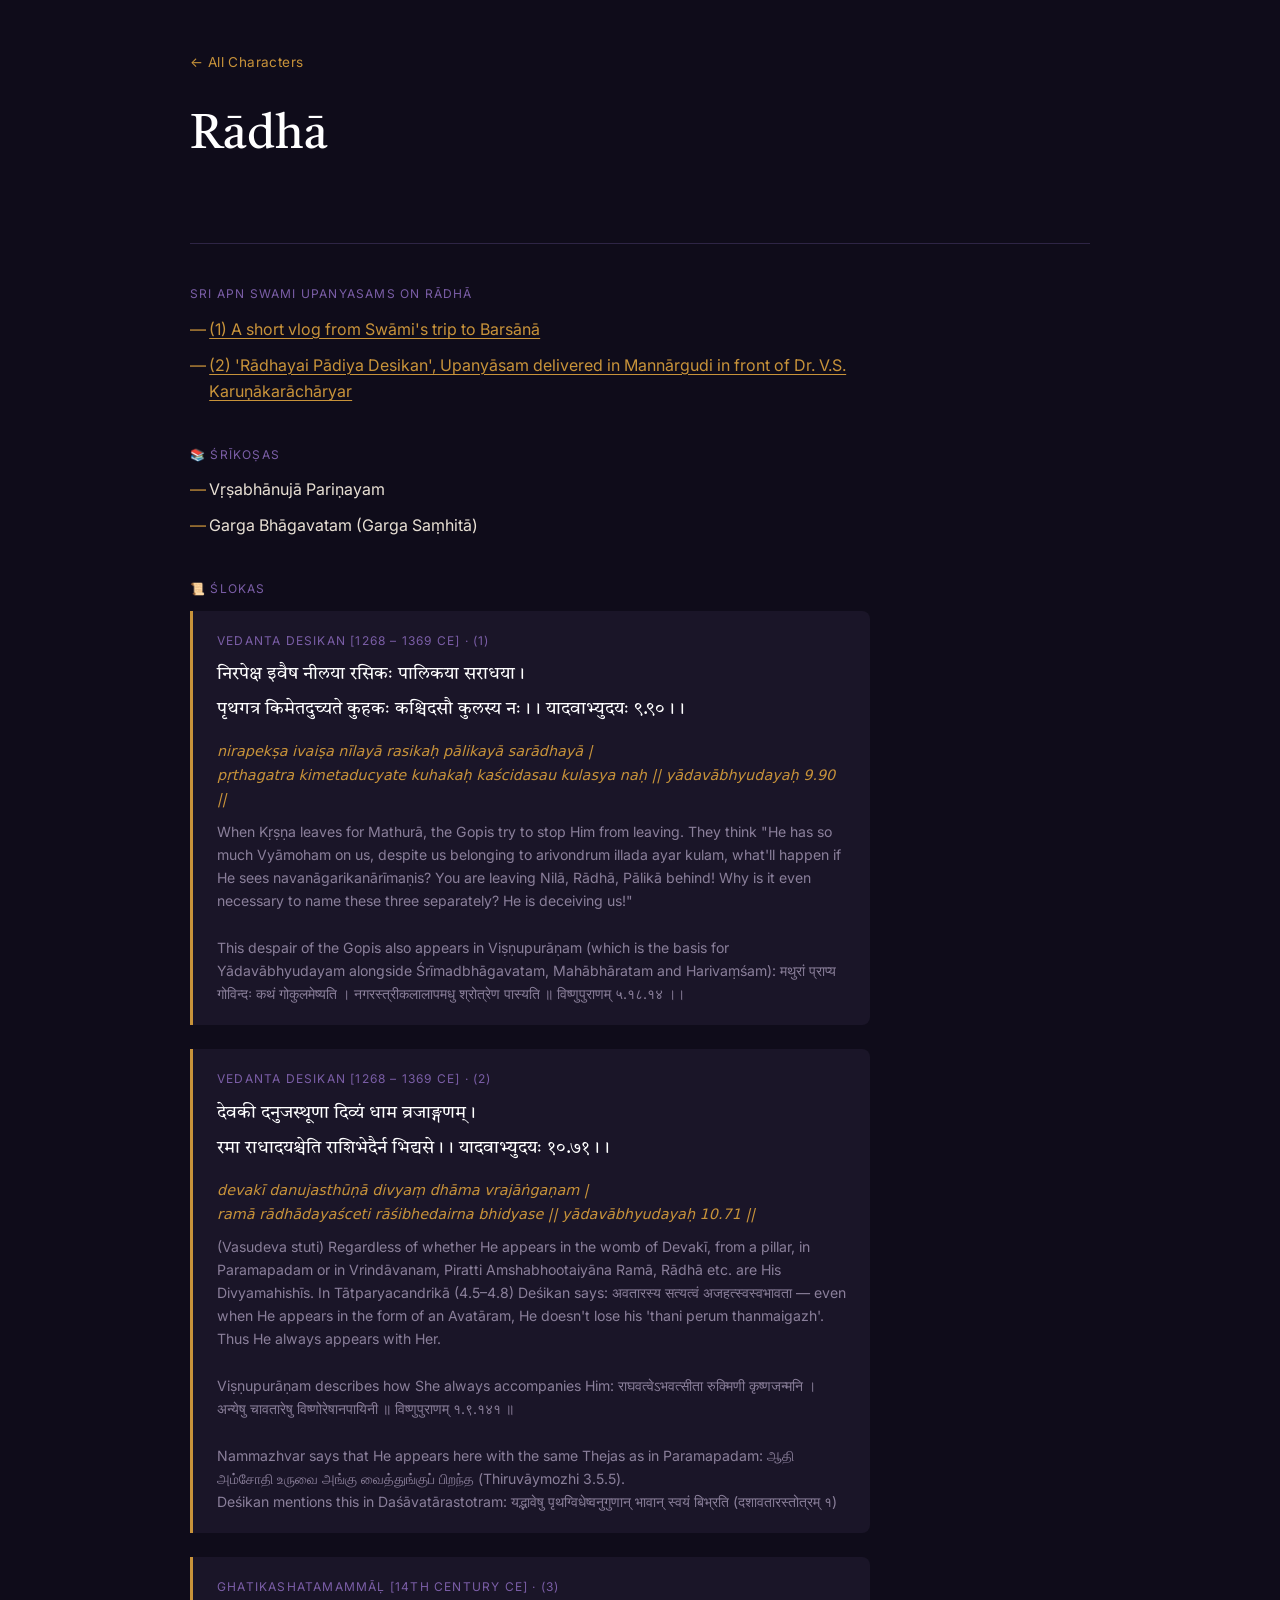
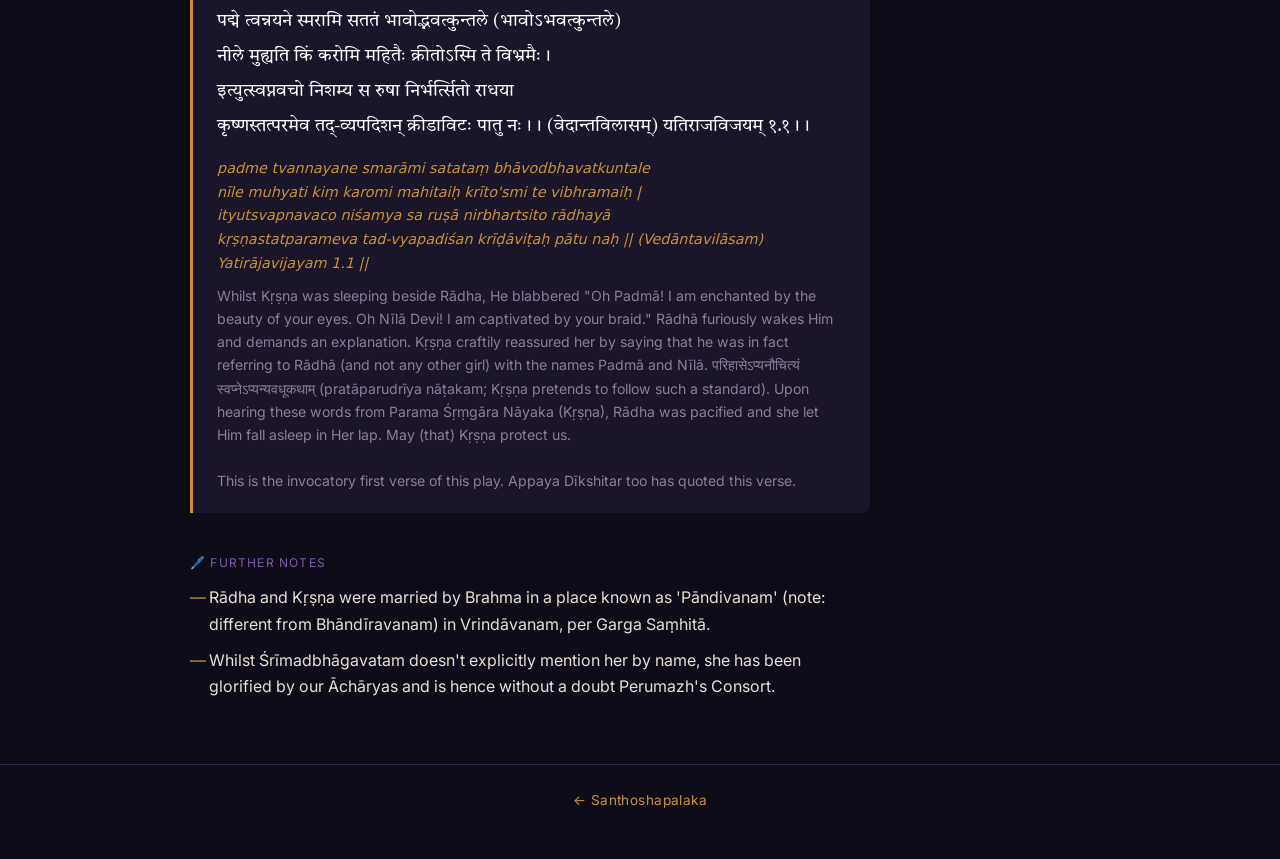
==== commit 72bee7fc: "Update radha.html" ====
--- a/characters/radha.html
+++ b/characters/radha.html
@@ -25,7 +25,7 @@
       </section>
 
       <section>
-        <p class="section-label">Srikosas</p>
+        <p class="section-label">📚 Śrīkoṣas</p>
         <ul class="points">
           <li>Vṛṣabhānujā Pariṇayam</li>
           <li> Garga Bhāgavatam (Garga Saṃhitā)</li>
@@ -33,7 +33,7 @@
       </section>
 
       <section>
-        <p class="section-label">Shlokas</p>
+        <p class="section-label">📜 Ślokas</p>
         <div class="shloka-list">
 
           <div class="shloka">
@@ -61,7 +61,7 @@
       </section>
 
       <section>
-        <p class="section-label">Further Notes</p>
+        <p class="section-label">🖊️ Further Notes</p>
         <ul class="points">
           <li>Rādha and Kṛṣṇa were married by Brahma in a place known as 'Pāndivanam' (note: different from Bhāndīravanam) in Vrindāvanam, per Garga Saṃhitā.</li>
           <li>Whilst Śrīmadbhāgavatam doesn't explicitly mention her by name, she has been glorified by our Āchāryas and is hence without a doubt Perumazh's Consort.</li>
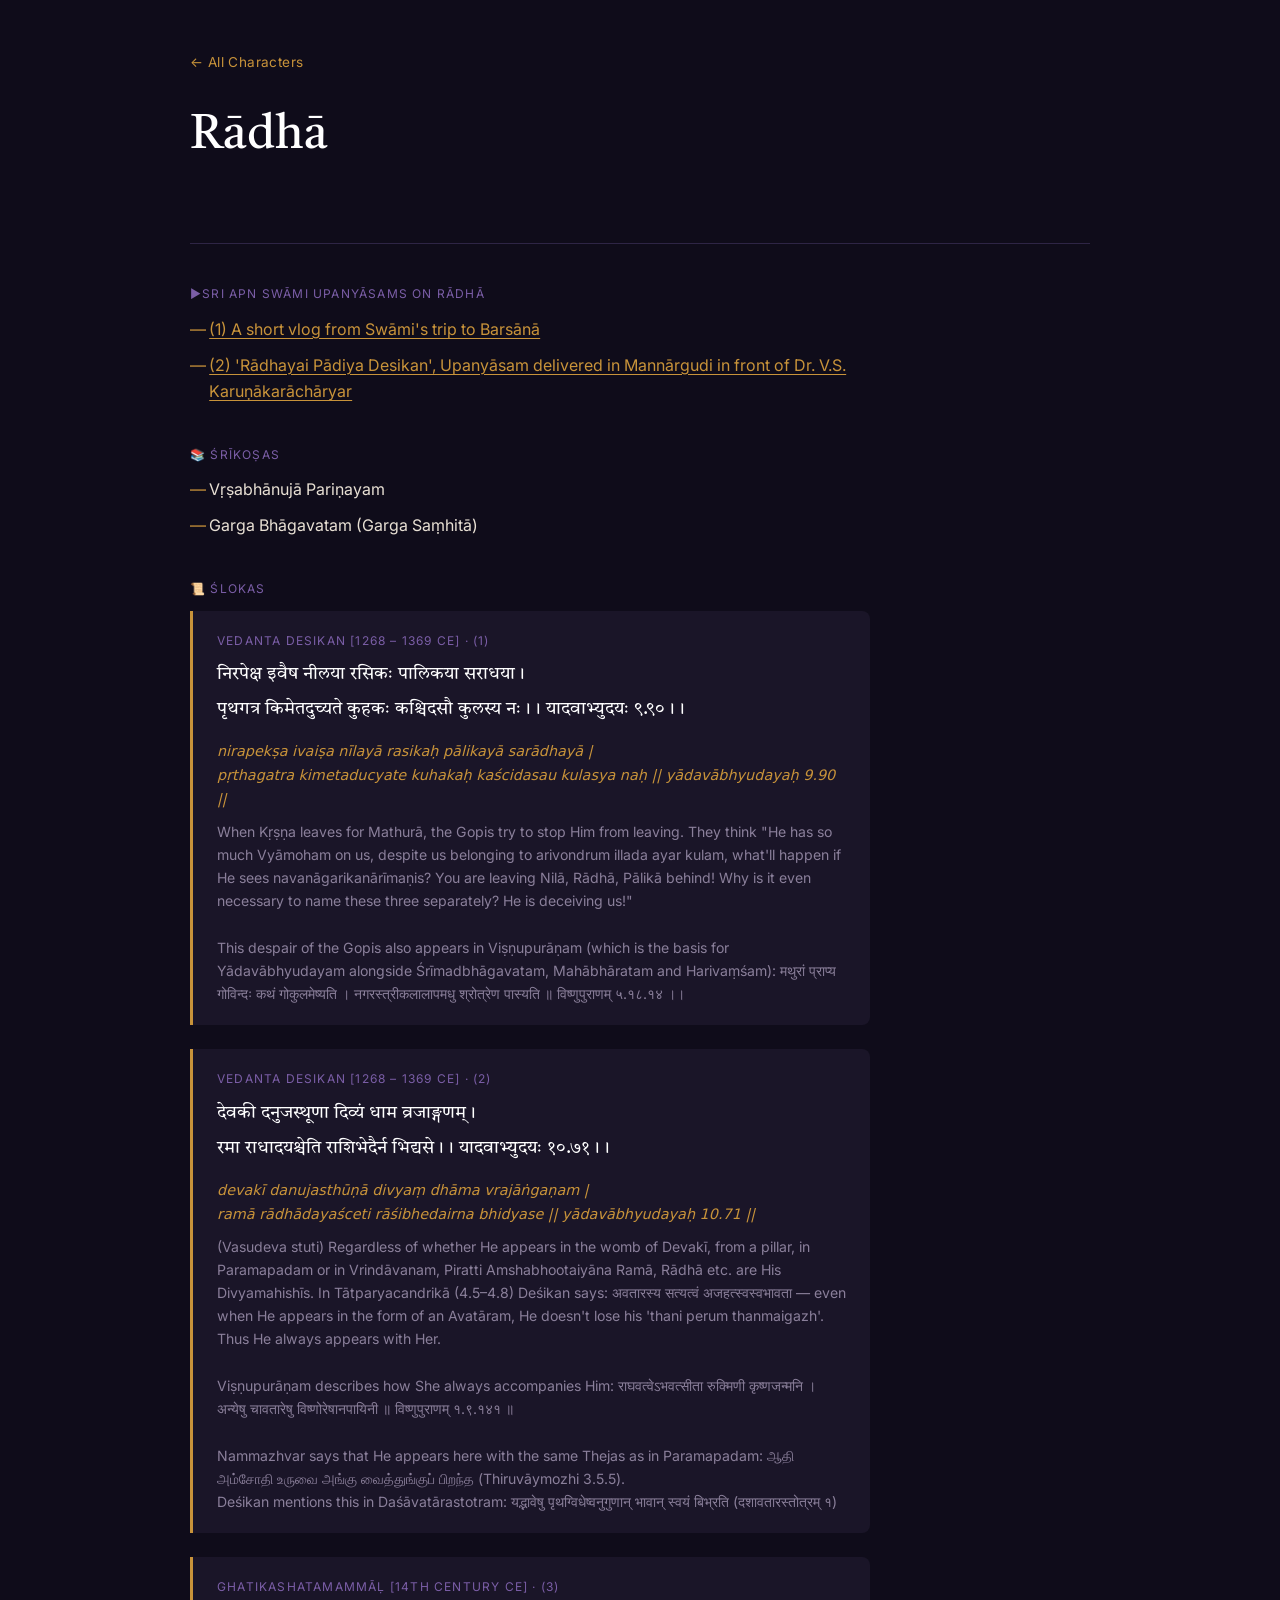
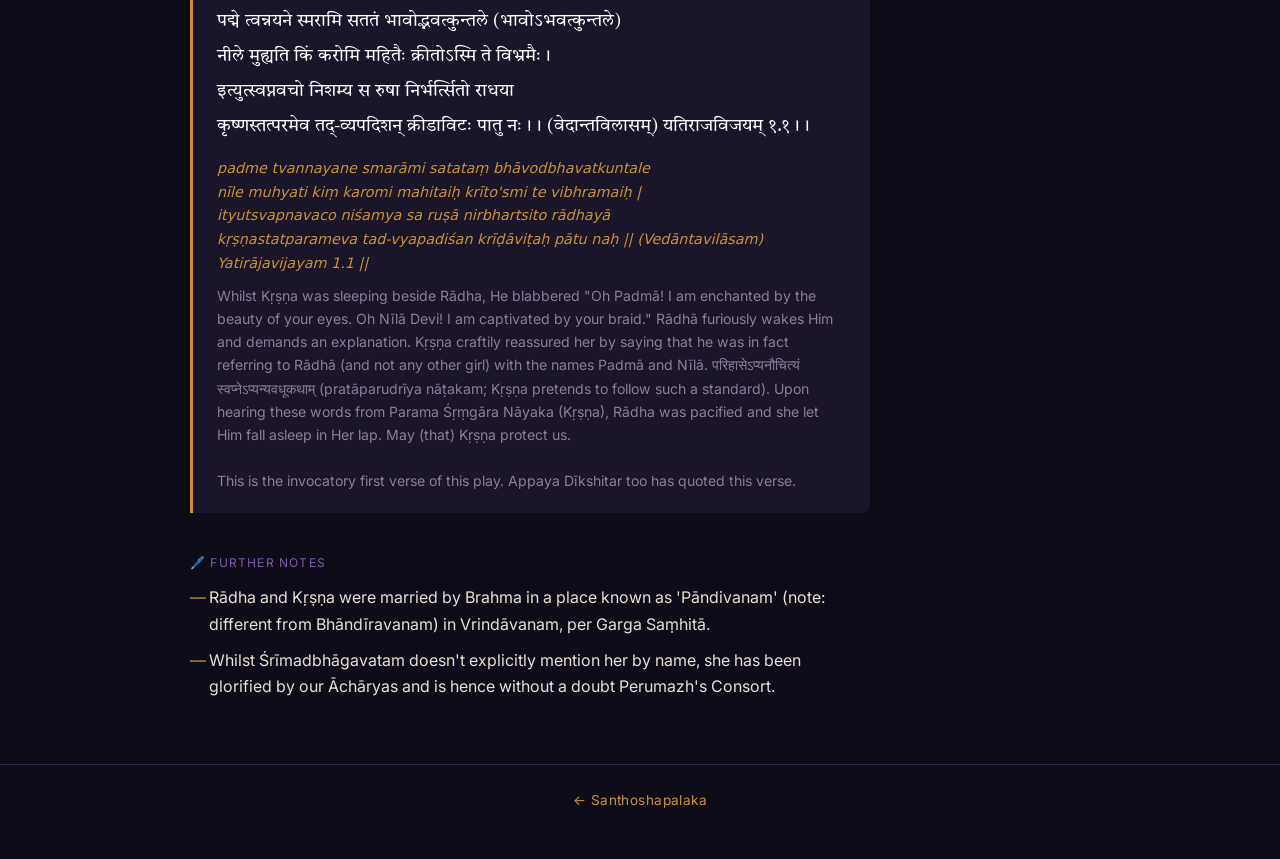
==== commit 23cdfa14: "Update radha.html" ====
--- a/characters/radha.html
+++ b/characters/radha.html
@@ -17,7 +17,7 @@
     </header>
     <div class="char-body">
             <section>
-        <p class="section-label">Sri APN Swami Upanyasams on Rādhā</p>
+        <p class="section-label">▶️Sri APN Swāmi Upanyāsams on Rādhā</p>
         <ul class="points">
           <li><a href="https://youtu.be/nr-trlc4yMg?si=d-yq3miMCXzphqVF" target="_blank" rel="noopener" class="inline-link">(1) A short vlog from Swāmi's trip to Barsānā</a></li>
           <li><a href="https://youtu.be/2FraQVCN67s?si=JPBQKI8BaWYE865y" target="_blank" rel="noopener" class="inline-link">(2) 'Rādhayai Pādiya Desikan', Upanyāsam delivered in Mannārgudi in front of Dr. V.S. Karuṇākarāchāryar</a></li>
